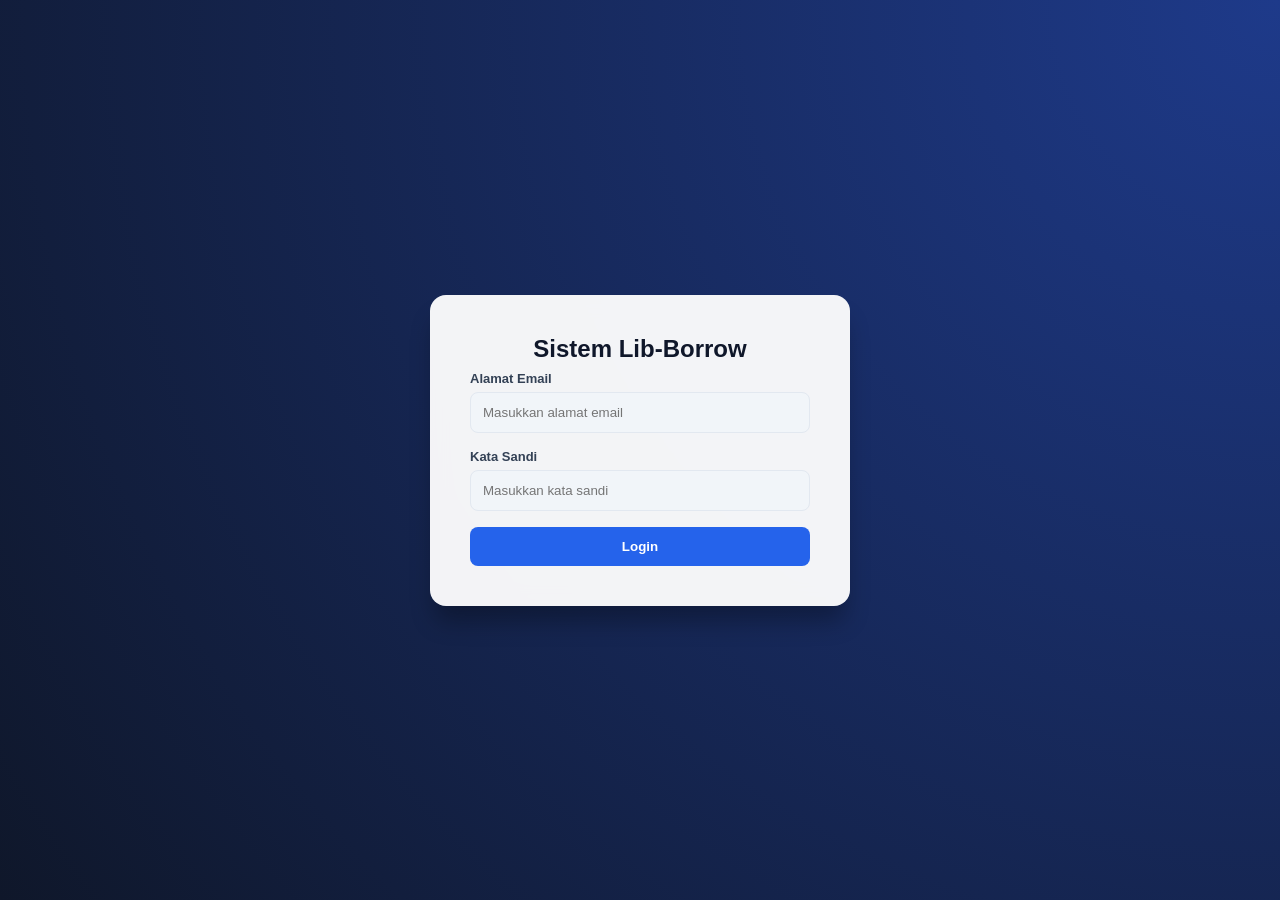
==== frontend/dashboard.html @ 725f5057 "Add files via upload" ====
<!DOCTYPE html>
<html lang="id">
<head>
    <meta charset="UTF-8">
    <title>Lib-Borrow - Dashboard</title>
    <link rel="stylesheet" href="assets/css/style.css">
    <style>
        body { padding: 0; height: 100vh; display: flex; flex-direction: column; overflow: hidden; }
        .navbar { background: var(--dark-slate); color: white; padding: 0 24px; display: flex; justify-content: space-between; align-items: center; height: 65px; }
        .brand { font-size: 18px; font-weight: 700; background: linear-gradient(to right, #3b82f6, #60a5fa); -webkit-background-clip: text; background-clip: text; -webkit-text-fill-color: transparent; }
        .user-menu { display: flex; align-items: center; gap: 16px; }
        .badge-user { background: rgba(255,255,255,0.1); padding: 6px 14px; border-radius: 20px; font-size: 13px; }
        .btn-out { background: var(--danger); color: white; border: none; padding: 8px 16px; border-radius: 6px; font-size: 13px; font-weight: 600; cursor: pointer; }
        .btn-out:hover { background: var(--danger-hover); }
        .tabs-container { background: #fff; padding: 0 24px; border-bottom: 1px solid var(--border); display: flex; gap: 8px; }
        .tab-btn { background: none; border: none; padding: 16px 12px; font-size: 14px; font-weight: 500; color: var(--text-muted); cursor: pointer; position: relative; }
        .tab-btn.active { color: var(--primary); font-weight: 600; }
        .tab-btn.active::after { content: ''; position: absolute; bottom: 0; left: 0; right: 0; height: 3px; background: var(--primary); }
        .iframe-content { flex: 1; width: 100%; border: none; background: var(--bg-app); }
        .footer-status { background: #fff; border-top: 1px solid var(--border); padding: 12px 24px; font-size: 13px; color: var(--text-muted); display: flex; align-items: center; gap: 8px; }
        .footer-status::before { content: ''; display: inline-block; width: 8px; height: 8px; background: var(--success); border-radius: 50%; }
        /* Custom Alert Modal */
        .modal { position: fixed; top: 0; left: 0; width: 100%; height: 100%; background: rgba(15,23,42,0.6); backdrop-filter: blur(4px); display: none; justify-content: center; align-items: center; z-index: 999; }
        .modal-card { background: white; padding: 30px; border-radius: 12px; max-width: 380px; width: 90%; text-align: center; box-shadow: 0 20px 25px -5px rgba(0,0,0,0.1); }
        .modal-card button { background: var(--dark-slate); color: white; border: none; padding: 10px; width: 100%; border-radius: 6px; margin-top: 20px; cursor: pointer; font-weight: 600; }
    </style>
</head>
<body>

    <div class="modal" id="alert-modal">
        <div class="modal-card">
            <div style="font-size:30px; margin-bottom:10px;">⚠️</div>
            <h3>Akses Terbatas</h3>
            <p style="font-size:14px; color:var(--text-muted); margin-top:8px;">Halaman Manajemen Anggota hanya diizinkan untuk tingkatan hak akses Admin!</p>
            <button onclick="tutupModal()">Saya Mengerti</button>
        </div>
    </div>

    <div class="navbar">
        <div class="brand">Lib-Borrow Dashboard</div>
        <div class="user-menu">
            <div class="badge-user" id="profile-display">Memuat...</div>
            <button class="btn-out" onclick="logout()">Keluar</button>
        </div>
    </div>

    <div class="tabs-container">
        <button class="tab-btn active" onclick="gantiTab(0, 'katalog.html')">Katalog Buku</button>
        <button class="tab-btn" onclick="gantiTab(1, 'sirkulasi.html')">Sirkulasi Peminjaman</button>
        <button class="tab-btn" onclick="gantiTab(2, 'anggota.html')">Manajemen Anggota (Admin)</button>
        <button class="tab-btn" onclick="gantiTab(3, 'notifikasi.html')">Notifikasi</button>
        <button class="tab-btn" onclick="gantiTab(4, 'reservasi.html')">Reservasi</button>
    </div>

    <iframe src="katalog.html" class="iframe-content" id="content-frame"></iframe>

    <div class="footer-status" id="footer-text">Menampilkan Katalog Buku Tersedia</div>

    <script>
        // Proteksi: Cek status login
        const name = localStorage.getItem("user_nama");
        const role = localStorage.getItem("user_role");
        
        if (!name) { 
            window.location.href = "login.html"; 
        }

        document.getElementById("profile-display").innerText = `${name} [${role}]`;

        const statusMap = [
            "Menampilkan Katalog Buku Tersedia",
            "Sirkulasi Transaksi Peminjaman dan Pengembalian Buku",
            "Panel Manajemen Otoritas Anggota (Admin Perpustakaan)",
            "Kotak Masuk Notifikasi",
            "Kelola Reservasi Buku dan Status Antrian Anda"
        ];

        function gantiTab(index, fileUrl) {
            // 👉 PROTEKSI AKSES: Validasi role sebelum memuat file ke iframe
            if (index === 2 && role !== "Admin") {
                document.getElementById("alert-modal").style.display = "flex";
                return;
            }

            // Ganti tab aktif secara visual
            const btns = document.querySelectorAll(".tab-btn");
            btns.forEach((btn, i) => btn.classList.toggle("active", i === index));

            // Muat file ke iframe & update status bar footer
            document.getElementById("content-frame").src = fileUrl;
            document.getElementById("footer-text").innerText = statusMap[index];
        }

        function tutupModal() { document.getElementById("alert-modal").style.display = "none"; }
        function logout() { localStorage.clear(); window.location.href = "login.html"; }
    </script>
</body>
</html>
---- frontend/assets/css/style.css ----
/* style.css */
* {
    margin: 0;
    padding: 0;
    box-sizing: border-box;
    font-family: 'Inter', -apple-system, BlinkMacSystemFont, sans-serif;
}

:root {
    --bg-app: #f8fafc;
    --bg-card: #ffffff;
    --primary: #2563eb;
    --primary-hover: #1d4ed8;
    --primary-light: #eff6ff;
    --dark-slate: #0f172a;
    --text-main: #334155;
    --text-muted: #64748b;
    --border: #e2e8f0;
    --danger: #ef4444;
    --danger-hover: #dc2626;
    --success: #10b981;
}

body {
    background-color: var(--bg-app);
    color: var(--text-main);
    padding: 20px;
}

/* Table Design */
.table-responsive {
    width: 100%;
    overflow-x: auto;
    background: var(--bg-card);
    border-radius: 12px;
    border: 1px solid var(--border);
    box-shadow: 0 1px 3px rgba(0,0,0,0.05);
    padding: 16px;
}

table {
    width: 100%;
    border-collapse: separate;
    border-spacing: 0;
}

th {
    background-color: #f8fafc;
    color: var(--text-muted);
    font-weight: 600;
    font-size: 13px;
    padding: 14px 16px;
    text-align: left;
    border-bottom: 1px solid var(--border);
}

td {
    padding: 14px 16px;
    font-size: 14px;
    color: var(--text-main);
    border-bottom: 1px solid var(--border);
}

tr:last-child td {
    border-bottom: none;
}

tr:hover td {
    background-color: #f8fafc;
}

/* Badges */
.badge {
    display: inline-block;
    padding: 4px 8px;
    border-radius: 6px;
    font-size: 12px;
    font-weight: 600;
}
.badge-success { background-color: #d1fae5; color: #059669; }
.badge-warning { background-color: #fef3c7; color: #d97706; }
.badge-danger { background-color: #fee2e2; color: #ef4444; }

/* Notification Box */
.notif-box {
    background: var(--bg-card);
    border: 2px dashed var(--border);
    padding: 40px 20px;
    border-radius: 12px;
    color: var(--text-muted);
    text-align: center;
}
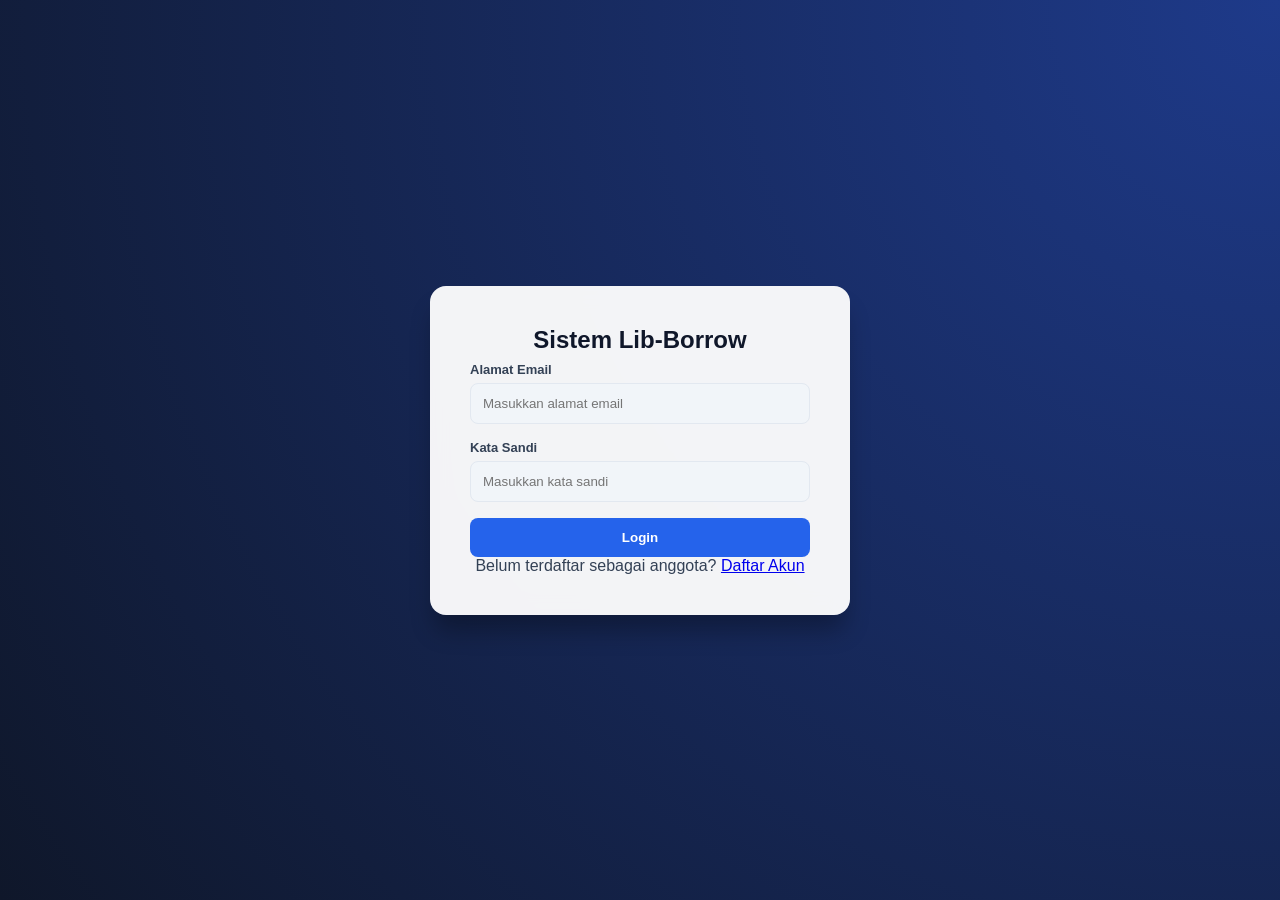
==== commit 0ca7e7af: "Fix HTML encoding issues in dashboard.html" ====
--- a/frontend/dashboard.html
+++ b/frontend/dashboard.html
@@ -31,7 +31,7 @@
         <div class="modal-card">
             <div style="font-size:30px; margin-bottom:10px;">⚠️</div>
             <h3>Akses Terbatas</h3>
-            <p style="font-size:14px; color:var(--text-muted); margin-top:8px;">Halaman Manajemen Anggota hanya diizinkan untuk tingkatan hak akses Admin!</p>
+            <p style="font-size:14px; color:var(--text-muted); margin-top:8px;">Halaman Manajemen Anggota hanya bisa diakses oleh Admin!</p>
             <button onclick="tutupModal()">Saya Mengerti</button>
         </div>
     </div>
@@ -46,7 +46,7 @@
 
     <div class="tabs-container">
         <button class="tab-btn active" onclick="gantiTab(0, 'katalog.html')">Katalog Buku</button>
-        <button class="tab-btn" onclick="gantiTab(1, 'sirkulasi.html')">Sirkulasi Peminjaman</button>
+        <button class="tab-btn" onclick="gantiTab(1, 'sirkulasi.html')">Peminjaman</button>
         <button class="tab-btn" onclick="gantiTab(2, 'anggota.html')">Manajemen Anggota (Admin)</button>
         <button class="tab-btn" onclick="gantiTab(3, 'notifikasi.html')">Notifikasi</button>
         <button class="tab-btn" onclick="gantiTab(4, 'reservasi.html')">Reservasi</button>
@@ -69,7 +69,7 @@
 
         const statusMap = [
             "Menampilkan Katalog Buku Tersedia",
-            "Sirkulasi Transaksi Peminjaman dan Pengembalian Buku",
+            "Transaksi Peminjaman dan Pengembalian Buku",
             "Panel Manajemen Otoritas Anggota (Admin Perpustakaan)",
             "Kotak Masuk Notifikasi",
             "Kelola Reservasi Buku dan Status Antrian Anda"
@@ -95,4 +95,4 @@
         function logout() { localStorage.clear(); window.location.href = "login.html"; }
     </script>
 </body>
-</html>+</html>
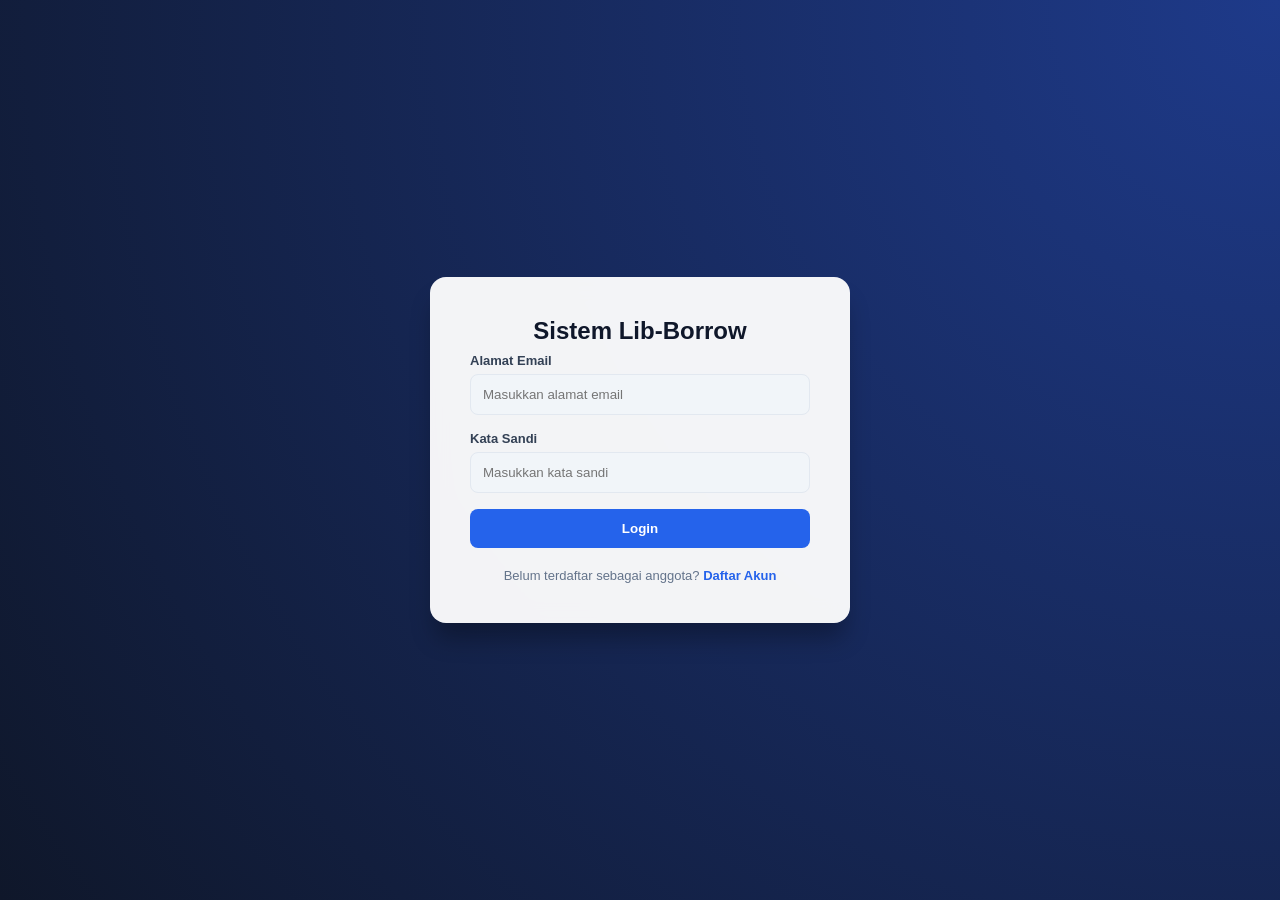
==== commit 11768f52: "Fix HTML encoding issues in dashboard.html" ====
--- a/frontend/dashboard.html
+++ b/frontend/dashboard.html
@@ -47,9 +47,10 @@
     <div class="tabs-container">
         <button class="tab-btn active" onclick="gantiTab(0, 'katalog.html')">Katalog Buku</button>
         <button class="tab-btn" onclick="gantiTab(1, 'sirkulasi.html')">Peminjaman</button>
+        <button class="tab-btn" onclick="gantiTab(4, 'reservasi.html')">Reservasi</button>
+        <button class="tab-btn" onclick="gantiTab(3, 'notifikasi.html')">Notifikasi</button>
         <button class="tab-btn" onclick="gantiTab(2, 'anggota.html')">Manajemen Anggota (Admin)</button>
-        <button class="tab-btn" onclick="gantiTab(3, 'notifikasi.html')">Notifikasi</button>
-        <button class="tab-btn" onclick="gantiTab(4, 'reservasi.html')">Reservasi</button>
+        
     </div>
 
     <iframe src="katalog.html" class="iframe-content" id="content-frame"></iframe>
